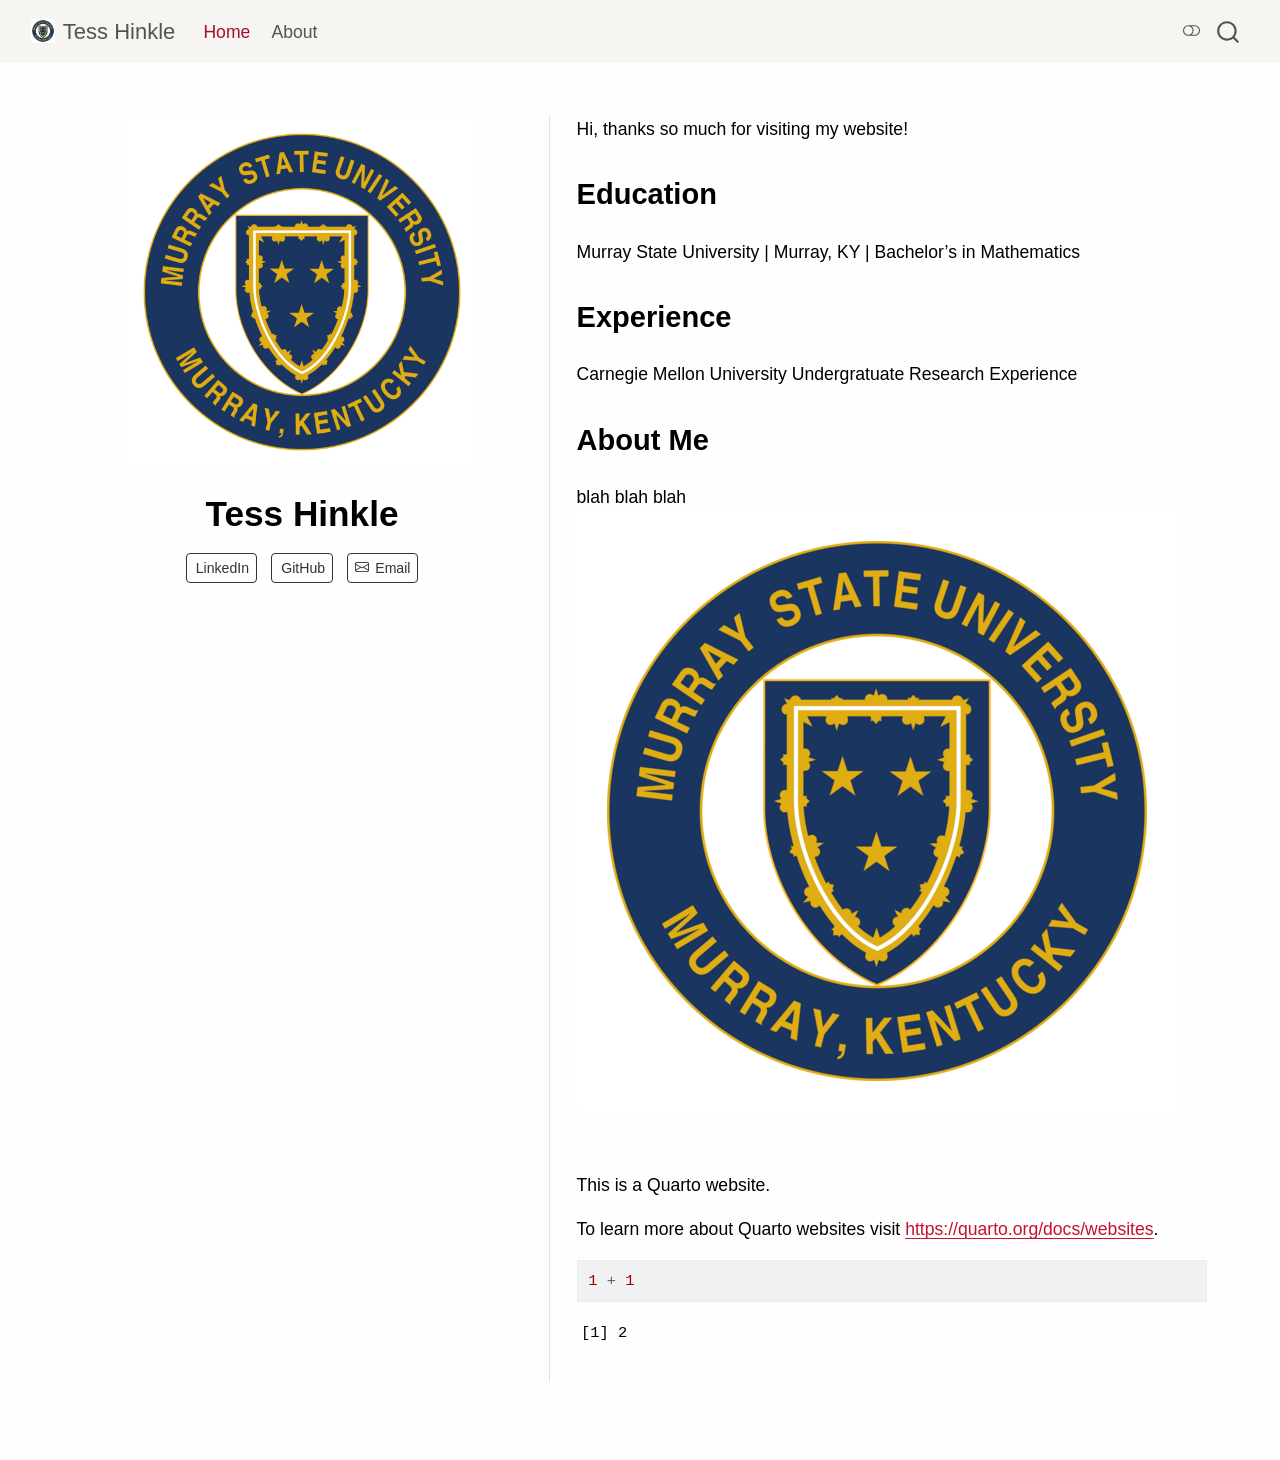
==== index.html @ d1955e65 "Built site for gh-pages" ====
<!DOCTYPE html>
<html xmlns="http://www.w3.org/1999/xhtml" lang="en" xml:lang="en"><head>

<meta charset="utf-8">
<meta name="generator" content="quarto-1.9.37">

<meta name="viewport" content="width=device-width, initial-scale=1.0, user-scalable=yes">


<title>Tess Hinkle</title>
<style>
/* Default styles provided by pandoc.
** See https://pandoc.org/MANUAL.html#variables-for-html for config info.
*/
code{white-space: pre-wrap;}
span.smallcaps{font-variant: small-caps;}
div.columns{display: flex; gap: min(4vw, 1.5em);}
div.column{flex: auto; overflow-x: auto;}
div.hanging-indent{margin-left: 1.5em; text-indent: -1.5em;}
ul.task-list{list-style: none;}
ul.task-list li input[type="checkbox"] {
  width: 0.8em;
  margin: 0 0.8em 0.2em -1em; /* quarto-specific, see https://github.com/quarto-dev/quarto-cli/issues/4556 */ 
  vertical-align: middle;
}
/* CSS for syntax highlighting */
html { -webkit-text-size-adjust: 100%; }
pre > code.sourceCode { white-space: pre; position: relative; }
pre > code.sourceCode > span { display: inline-block; line-height: 1.25; }
pre > code.sourceCode > span:empty { height: 1.2em; }
.sourceCode { overflow: visible; }
code.sourceCode > span { color: inherit; text-decoration: inherit; }
div.sourceCode { margin: 1em 0; }
pre.sourceCode { margin: 0; }
@media screen {
div.sourceCode { overflow: auto; }
}
@media print {
pre > code.sourceCode { white-space: pre-wrap; }
pre > code.sourceCode > span { text-indent: -5em; padding-left: 5em; }
}
pre.numberSource code
  { counter-reset: source-line 0; }
pre.numberSource code > span
  { position: relative; left: -4em; counter-increment: source-line; }
pre.numberSource code > span > a:first-child::before
  { content: counter(source-line);
    position: relative; left: -1em; text-align: right; vertical-align: baseline;
    border: none; display: inline-block;
    -webkit-touch-callout: none; -webkit-user-select: none;
    -khtml-user-select: none; -moz-user-select: none;
    -ms-user-select: none; user-select: none;
    padding: 0 4px; width: 4em;
  }
pre.numberSource { margin-left: 3em;  padding-left: 4px; }
div.sourceCode
  {   }
@media screen {
pre > code.sourceCode > span > a:first-child::before { text-decoration: underline; }
}
</style>


<script src="site_libs/quarto-nav/quarto-nav.js"></script>
<script src="site_libs/quarto-nav/headroom.min.js"></script>
<script src="site_libs/clipboard/clipboard.min.js"></script>
<script src="site_libs/quarto-search/autocomplete.umd.js"></script>
<script src="site_libs/quarto-search/fuse.min.js"></script>
<script src="site_libs/quarto-search/quarto-search.js"></script>
<meta name="quarto:offset" content="./">
<link href="./images/MSU_logo.png" rel="icon" type="image/png">
<script src="site_libs/quarto-html/quarto.js" type="module"></script>
<script src="site_libs/quarto-html/tabsets/tabsets.js" type="module"></script>
<script src="site_libs/quarto-html/popper.min.js"></script>
<script src="site_libs/quarto-html/tippy.umd.min.js"></script>
<link href="site_libs/quarto-html/tippy.css" rel="stylesheet">
<link href="site_libs/quarto-html/quarto-syntax-highlighting-7f8f88aac4f3542376d5c11b86a4c14d.css" rel="stylesheet" class="quarto-color-scheme" id="quarto-text-highlighting-styles">
<link href="site_libs/quarto-html/quarto-syntax-highlighting-dark-d0ae9245876894da5ac7e18953ecc5cc.css" rel="stylesheet" class="quarto-color-scheme quarto-color-alternate" id="quarto-text-highlighting-styles">
<link href="site_libs/quarto-html/quarto-syntax-highlighting-7f8f88aac4f3542376d5c11b86a4c14d.css" rel="stylesheet" class="quarto-color-scheme-extra" id="quarto-text-highlighting-styles">
<script src="site_libs/bootstrap/bootstrap.min.js"></script>
<link href="site_libs/bootstrap/bootstrap-icons.css" rel="stylesheet">
<link href="site_libs/bootstrap/bootstrap-cde10f0eeb9c01acbdfda487523cd4c5.min.css" rel="stylesheet" append-hash="true" class="quarto-color-scheme" id="quarto-bootstrap" data-mode="light">
<link href="site_libs/bootstrap/bootstrap-dark-b445c28308c204d7a2548b028a3c86cc.min.css" rel="stylesheet" append-hash="true" class="quarto-color-scheme quarto-color-alternate" id="quarto-bootstrap" data-mode="dark">
<link href="site_libs/bootstrap/bootstrap-cde10f0eeb9c01acbdfda487523cd4c5.min.css" rel="stylesheet" append-hash="true" class="quarto-color-scheme-extra" id="quarto-bootstrap" data-mode="light">
<script id="quarto-search-options" type="application/json">{
  "location": "navbar",
  "copy-button": false,
  "collapse-after": 3,
  "panel-placement": "end",
  "type": "overlay",
  "limit": 50,
  "keyboard-shortcut": [
    "f",
    "/",
    "s"
  ],
  "show-item-context": false,
  "language": {
    "search-no-results-text": "No results",
    "search-matching-documents-text": "matching documents",
    "search-copy-link-title": "Copy link to search",
    "search-hide-matches-text": "Hide additional matches",
    "search-more-match-text": "more match in this document",
    "search-more-matches-text": "more matches in this document",
    "search-clear-button-title": "Clear",
    "search-text-placeholder": "",
    "search-detached-cancel-button-title": "Cancel",
    "search-submit-button-title": "Submit",
    "search-label": "Search"
  }
}</script>


</head>

<body class="nav-fixed quarto-light"><script id="quarto-html-before-body" type="application/javascript">
    const toggleBodyColorMode = (bsSheetEl) => {
      const mode = bsSheetEl.getAttribute("data-mode");
      const bodyEl = window.document.querySelector("body");
      if (mode === "dark") {
        bodyEl.classList.add("quarto-dark");
        bodyEl.classList.remove("quarto-light");
      } else {
        bodyEl.classList.add("quarto-light");
        bodyEl.classList.remove("quarto-dark");
      }
    }
    const toggleBodyColorPrimary = () => {
      const bsSheetEl = window.document.querySelector("link#quarto-bootstrap:not([rel=disabled-stylesheet])");
      if (bsSheetEl) {
        toggleBodyColorMode(bsSheetEl);
      }
    }
    const setColorSchemeToggle = (alternate) => {
      const toggles = window.document.querySelectorAll('.quarto-color-scheme-toggle');
      for (let i=0; i < toggles.length; i++) {
        const toggle = toggles[i];
        if (toggle) {
          if (alternate) {
            toggle.classList.add("alternate");
          } else {
            toggle.classList.remove("alternate");
          }
        }
      }
    };
    const toggleColorMode = (alternate) => {
      // Switch the stylesheets
      const primaryStylesheets = window.document.querySelectorAll('link.quarto-color-scheme:not(.quarto-color-alternate)');
      const alternateStylesheets = window.document.querySelectorAll('link.quarto-color-scheme.quarto-color-alternate');
      manageTransitions('#quarto-margin-sidebar .nav-link', false);
      if (alternate) {
        // note: dark is layered on light, we don't disable primary!
        enableStylesheet(alternateStylesheets);
        for (const sheetNode of alternateStylesheets) {
          if (sheetNode.id === "quarto-bootstrap") {
            toggleBodyColorMode(sheetNode);
          }
        }
      } else {
        disableStylesheet(alternateStylesheets);
        enableStylesheet(primaryStylesheets)
        toggleBodyColorPrimary();
      }
      manageTransitions('#quarto-margin-sidebar .nav-link', true);
      // Switch the toggles
      setColorSchemeToggle(alternate)
      // Hack to workaround the fact that safari doesn't
      // properly recolor the scrollbar when toggling (#1455)
      if (navigator.userAgent.indexOf('Safari') > 0 && navigator.userAgent.indexOf('Chrome') == -1) {
        manageTransitions("body", false);
        window.scrollTo(0, 1);
        setTimeout(() => {
          window.scrollTo(0, 0);
          manageTransitions("body", true);
        }, 40);
      }
    }
    const disableStylesheet = (stylesheets) => {
      for (let i=0; i < stylesheets.length; i++) {
        const stylesheet = stylesheets[i];
        stylesheet.rel = 'disabled-stylesheet';
      }
    }
    const enableStylesheet = (stylesheets) => {
      for (let i=0; i < stylesheets.length; i++) {
        const stylesheet = stylesheets[i];
        if(stylesheet.rel !== 'stylesheet') { // for Chrome, which will still FOUC without this check
          stylesheet.rel = 'stylesheet';
        }
      }
    }
    const manageTransitions = (selector, allowTransitions) => {
      const els = window.document.querySelectorAll(selector);
      for (let i=0; i < els.length; i++) {
        const el = els[i];
        if (allowTransitions) {
          el.classList.remove('notransition');
        } else {
          el.classList.add('notransition');
        }
      }
    }
    const isFileUrl = () => {
      return window.location.protocol === 'file:';
    }
    const hasAlternateSentinel = () => {
      let styleSentinel = getColorSchemeSentinel();
      if (styleSentinel !== null) {
        return styleSentinel === "alternate";
      } else {
        return false;
      }
    }
    const setStyleSentinel = (alternate) => {
      const value = alternate ? "alternate" : "default";
      if (!isFileUrl()) {
        window.localStorage.setItem("quarto-color-scheme", value);
      } else {
        localAlternateSentinel = value;
      }
    }
    const getColorSchemeSentinel = () => {
      if (!isFileUrl()) {
        const storageValue = window.localStorage.getItem("quarto-color-scheme");
        return storageValue != null ? storageValue : localAlternateSentinel;
      } else {
        return localAlternateSentinel;
      }
    }
    const toggleGiscusIfUsed = (isAlternate, darkModeDefault) => {
      const baseTheme = document.querySelector('#giscus-base-theme')?.value ?? 'light';
      const alternateTheme = document.querySelector('#giscus-alt-theme')?.value ?? 'dark';
      let newTheme = '';
      if(authorPrefersDark) {
        newTheme = isAlternate ? baseTheme : alternateTheme;
      } else {
        newTheme = isAlternate ? alternateTheme : baseTheme;
      }
      const changeGiscusTheme = () => {
        // From: https://github.com/giscus/giscus/issues/336
        const sendMessage = (message) => {
          const iframe = document.querySelector('iframe.giscus-frame');
          if (!iframe) return;
          iframe.contentWindow.postMessage({ giscus: message }, 'https://giscus.app');
        }
        sendMessage({
          setConfig: {
            theme: newTheme
          }
        });
      }
      const isGiscussLoaded = window.document.querySelector('iframe.giscus-frame') !== null;
      if (isGiscussLoaded) {
        changeGiscusTheme();
      }
    };
    const authorPrefersDark = false;
    const darkModeDefault = authorPrefersDark;
      document.querySelector('link#quarto-text-highlighting-styles.quarto-color-scheme-extra').rel = 'disabled-stylesheet';
      document.querySelector('link#quarto-bootstrap.quarto-color-scheme-extra').rel = 'disabled-stylesheet';
    let localAlternateSentinel = darkModeDefault ? 'alternate' : 'default';
    // Dark / light mode switch
    window.quartoToggleColorScheme = () => {
      // Read the current dark / light value
      let toAlternate = !hasAlternateSentinel();
      toggleColorMode(toAlternate);
      setStyleSentinel(toAlternate);
      toggleGiscusIfUsed(toAlternate, darkModeDefault);
      window.dispatchEvent(new Event('resize'));
    };
    // Switch to dark mode if need be
    if (hasAlternateSentinel()) {
      toggleColorMode(true);
    } else {
      toggleColorMode(false);
    }
  </script>

<div id="quarto-search-results"></div>
  <header id="quarto-header" class="headroom fixed-top">
    <nav class="navbar navbar-expand-lg " data-bs-theme="dark">
      <div class="navbar-container container-fluid">
      <div class="navbar-brand-container mx-auto">
    <a href="./index.html" class="navbar-brand navbar-brand-logo">
    <img src="./images/MSU_logo.png" alt="" class="navbar-logo light-content">
    <img src="./images/MSU_logo.png" alt="" class="navbar-logo dark-content">
    </a>
    <a class="navbar-brand" href="./index.html">
    <span class="navbar-title">Tess Hinkle</span>
    </a>
  </div>
            <div id="quarto-search" class="" title="Search"></div>
          <button class="navbar-toggler" type="button" data-bs-toggle="collapse" data-bs-target="#navbarCollapse" aria-controls="navbarCollapse" role="menu" aria-expanded="false" aria-label="Toggle navigation" onclick="if (window.quartoToggleHeadroom) { window.quartoToggleHeadroom(); }">
  <span class="navbar-toggler-icon"></span>
</button>
          <div class="collapse navbar-collapse" id="navbarCollapse">
            <ul class="navbar-nav navbar-nav-scroll me-auto">
  <li class="nav-item">
    <a class="nav-link active" href="./index.html" aria-current="page"> 
<span class="menu-text">Home</span></a>
  </li>  
  <li class="nav-item">
    <a class="nav-link" href="./about.html"> 
<span class="menu-text">About</span></a>
  </li>  
</ul>
          </div> <!-- /navcollapse -->
            <div class="quarto-navbar-tools">
  <a href="" class="quarto-color-scheme-toggle quarto-navigation-tool  px-1" onclick="window.quartoToggleColorScheme(); return false;" title="Toggle dark mode"><i class="bi"></i></a>
</div>
      </div> <!-- /container-fluid -->
    </nav>
</header>
<!-- content -->
<div id="quarto-content" class="quarto-container page-columns page-rows-contents page-layout-full page-navbar">
<!-- sidebar -->
<!-- margin-sidebar -->
    
<!-- main -->
<div class="quarto-about-trestles column-page">
  <div class="about-entity">
    <img src="images/MSU_logo.png" class="about-image
  rounded " style="width: 20em;">
<header id="title-block-header" class="quarto-title-block default">
<div class="quarto-title">
<h1 class="title">Tess Hinkle</h1>
</div>
<div class="quarto-title-meta column-page">
  </div>
</header>
    <div class="about-links">
  <a href="https://www.linkedin.com" class="about-link" rel="" target="">
    <i class="bi bi-LinkedIn"></i>
     <span class="about-link-text">LinkedIn</span>
  </a>
  <a href="https://github.com/tesshinkle" class="about-link" rel="" target="">
    <i class="bi bi-GitHub"></i>
     <span class="about-link-text">GitHub</span>
  </a>
  <a href="mailto:isabellajudehinkle@gmail.com" class="about-link" rel="" target="">
    <i class="bi bi-envelope"></i>
     <span class="about-link-text">Email</span>
  </a>
</div>
  </div>
  <div class="about-contents"><main class="content column-page" id="quarto-document-content">

<div id="intro-heading">
<p>Hi, thanks so much for visiting my website!</p>
<section id="education" class="level2">
<h2 data-anchor-id="education">Education</h2>
<p>Murray State University | Murray, KY | Bachelor’s in Mathematics</p>
</section>
<section id="experience" class="level2">
<h2 data-anchor-id="experience">Experience</h2>
<p>Carnegie Mellon University Undergratuate Research Experience</p>
</section>
<section id="about-me" class="level2">
<h2 data-anchor-id="about-me">About Me</h2>
<p>blah blah blah <img src="images/MSU_logo.png" class="img-fluid"></p>
<p><br></p>
</section>
</div>
<p>This is a Quarto website.</p>
<p>To learn more about Quarto websites visit <a href="https://quarto.org/docs/websites" class="uri">https://quarto.org/docs/websites</a>.</p>
<div class="cell">
<div class="code-copy-outer-scaffold"><div class="sourceCode cell-code" id="cb1"><pre class="sourceCode r code-with-copy"><code class="sourceCode r"><span id="cb1-1"><a href="#cb1-1" aria-hidden="true" tabindex="-1"></a><span class="dv">1</span> <span class="sc">+</span> <span class="dv">1</span></span></code></pre></div><button title="Copy to Clipboard" class="code-copy-button"><i class="bi"></i></button></div>
<div class="cell-output cell-output-stdout">
<pre><code>[1] 2</code></pre>
</div>
</div>


</main></div>
</div>
 <!-- /main -->
<script id="quarto-html-after-body" type="application/javascript">
  window.document.addEventListener("DOMContentLoaded", function (event) {
    // Ensure there is a toggle, if there isn't float one in the top right
    if (window.document.querySelector('.quarto-color-scheme-toggle') === null) {
      const a = window.document.createElement('a');
      a.classList.add('top-right');
      a.classList.add('quarto-color-scheme-toggle');
      a.href = "";
      a.onclick = function() { try { window.quartoToggleColorScheme(); } catch {} return false; };
      const i = window.document.createElement("i");
      i.classList.add('bi');
      a.appendChild(i);
      window.document.body.appendChild(a);
    }
    setColorSchemeToggle(hasAlternateSentinel())
    const isCodeAnnotation = (el) => {
      for (const clz of el.classList) {
        if (clz.startsWith('code-annotation-')) {                     
          return true;
        }
      }
      return false;
    }
    const onCopySuccess = function(e) {
      // button target
      const button = e.trigger;
      // don't keep focus
      button.blur();
      // flash "checked"
      button.classList.add('code-copy-button-checked');
      var currentTitle = button.getAttribute("title");
      button.setAttribute("title", "Copied!");
      let tooltip;
      if (window.bootstrap) {
        button.setAttribute("data-bs-toggle", "tooltip");
        button.setAttribute("data-bs-placement", "left");
        button.setAttribute("data-bs-title", "Copied!");
        tooltip = new bootstrap.Tooltip(button, 
          { trigger: "manual", 
            customClass: "code-copy-button-tooltip",
            offset: [0, -8]});
        tooltip.show();    
      }
      setTimeout(function() {
        if (tooltip) {
          tooltip.hide();
          button.removeAttribute("data-bs-title");
          button.removeAttribute("data-bs-toggle");
          button.removeAttribute("data-bs-placement");
        }
        button.setAttribute("title", currentTitle);
        button.classList.remove('code-copy-button-checked');
      }, 1000);
      // clear code selection
      e.clearSelection();
    }
    const getTextToCopy = function(trigger) {
      const outerScaffold = trigger.parentElement.cloneNode(true);
      const codeEl = outerScaffold.querySelector('code');
      for (const childEl of codeEl.children) {
        if (isCodeAnnotation(childEl)) {
          childEl.remove();
        }
      }
      return codeEl.innerText;
    }
    const clipboard = new window.ClipboardJS('.code-copy-button:not([data-in-quarto-modal])', {
      text: getTextToCopy
    });
    clipboard.on('success', onCopySuccess);
    if (window.document.getElementById('quarto-embedded-source-code-modal')) {
      const clipboardModal = new window.ClipboardJS('.code-copy-button[data-in-quarto-modal]', {
        text: getTextToCopy,
        container: window.document.getElementById('quarto-embedded-source-code-modal')
      });
      clipboardModal.on('success', onCopySuccess);
    }
      var localhostRegex = new RegExp(/^(?:http|https):\/\/localhost\:?[0-9]*\//);
      var mailtoRegex = new RegExp(/^mailto:/);
        var filterRegex = new RegExp('/' + window.location.host + '/');
      var isInternal = (href) => {
          return filterRegex.test(href) || localhostRegex.test(href) || mailtoRegex.test(href);
      }
      // Inspect non-navigation links and adorn them if external
     var links = window.document.querySelectorAll('a[href]:not(.nav-link):not(.navbar-brand):not(.toc-action):not(.sidebar-link):not(.sidebar-item-toggle):not(.pagination-link):not(.no-external):not([aria-hidden]):not(.dropdown-item):not(.quarto-navigation-tool):not(.about-link)');
      for (var i=0; i<links.length; i++) {
        const link = links[i];
        if (!isInternal(link.href)) {
          // undo the damage that might have been done by quarto-nav.js in the case of
          // links that we want to consider external
          if (link.dataset.originalHref !== undefined) {
            link.href = link.dataset.originalHref;
          }
        }
      }
    function tippyHover(el, contentFn, onTriggerFn, onUntriggerFn) {
      const config = {
        allowHTML: true,
        maxWidth: 500,
        delay: 100,
        arrow: false,
        appendTo: function(el) {
            return el.parentElement;
        },
        interactive: true,
        interactiveBorder: 10,
        theme: 'quarto',
        placement: 'bottom-start',
      };
      if (contentFn) {
        config.content = contentFn;
      }
      if (onTriggerFn) {
        config.onTrigger = onTriggerFn;
      }
      if (onUntriggerFn) {
        config.onUntrigger = onUntriggerFn;
      }
      window.tippy(el, config); 
    }
    const noterefs = window.document.querySelectorAll('a[role="doc-noteref"]');
    for (var i=0; i<noterefs.length; i++) {
      const ref = noterefs[i];
      tippyHover(ref, function() {
        // use id or data attribute instead here
        let href = ref.getAttribute('data-footnote-href') || ref.getAttribute('href');
        try { href = new URL(href).hash; } catch {}
        const id = href.replace(/^#\/?/, "");
        const note = window.document.getElementById(id);
        if (note) {
          return note.innerHTML;
        } else {
          return "";
        }
      });
    }
    const xrefs = window.document.querySelectorAll('a.quarto-xref');
    const processXRef = (id, note) => {
      // Strip column container classes
      const stripColumnClz = (el) => {
        el.classList.remove("page-full", "page-columns");
        if (el.children) {
          for (const child of el.children) {
            stripColumnClz(child);
          }
        }
      }
      stripColumnClz(note)
      if (id === null || id.startsWith('sec-')) {
        // Special case sections, only their first couple elements
        const container = document.createElement("div");
        if (note.children && note.children.length > 2) {
          container.appendChild(note.children[0].cloneNode(true));
          for (let i = 1; i < note.children.length; i++) {
            const child = note.children[i];
            if (child.tagName === "P" && child.innerText === "") {
              continue;
            } else {
              container.appendChild(child.cloneNode(true));
              break;
            }
          }
          if (window.Quarto?.typesetMath) {
            window.Quarto.typesetMath(container);
          }
          return container.innerHTML
        } else {
          if (window.Quarto?.typesetMath) {
            window.Quarto.typesetMath(note);
          }
          return note.innerHTML;
        }
      } else {
        // Remove any anchor links if they are present
        const anchorLink = note.querySelector('a.anchorjs-link');
        if (anchorLink) {
          anchorLink.remove();
        }
        if (window.Quarto?.typesetMath) {
          window.Quarto.typesetMath(note);
        }
        if (note.classList.contains("callout")) {
          return note.outerHTML;
        } else {
          return note.innerHTML;
        }
      }
    }
    for (var i=0; i<xrefs.length; i++) {
      const xref = xrefs[i];
      tippyHover(xref, undefined, function(instance) {
        instance.disable();
        let url = xref.getAttribute('href');
        let hash = undefined; 
        if (url.startsWith('#')) {
          hash = url;
        } else {
          try { hash = new URL(url).hash; } catch {}
        }
        if (hash) {
          const id = hash.replace(/^#\/?/, "");
          const note = window.document.getElementById(id);
          if (note !== null) {
            try {
              const html = processXRef(id, note.cloneNode(true));
              instance.setContent(html);
            } finally {
              instance.enable();
              instance.show();
            }
          } else {
            // See if we can fetch this
            fetch(url.split('#')[0])
            .then(res => res.text())
            .then(html => {
              const parser = new DOMParser();
              const htmlDoc = parser.parseFromString(html, "text/html");
              const note = htmlDoc.getElementById(id);
              if (note !== null) {
                const html = processXRef(id, note);
                instance.setContent(html);
              } 
            }).finally(() => {
              instance.enable();
              instance.show();
            });
          }
        } else {
          // See if we can fetch a full url (with no hash to target)
          // This is a special case and we should probably do some content thinning / targeting
          fetch(url)
          .then(res => res.text())
          .then(html => {
            const parser = new DOMParser();
            const htmlDoc = parser.parseFromString(html, "text/html");
            const note = htmlDoc.querySelector('main.content');
            if (note !== null) {
              // This should only happen for chapter cross references
              // (since there is no id in the URL)
              // remove the first header
              if (note.children.length > 0 && note.children[0].tagName === "HEADER") {
                note.children[0].remove();
              }
              const html = processXRef(null, note);
              instance.setContent(html);
            } 
          }).finally(() => {
            instance.enable();
            instance.show();
          });
        }
      }, function(instance) {
      });
    }
        let selectedAnnoteEl;
        const selectorForAnnotation = ( cell, annotation) => {
          let cellAttr = 'data-code-cell="' + cell + '"';
          let lineAttr = 'data-code-annotation="' +  annotation + '"';
          const selector = 'span[' + cellAttr + '][' + lineAttr + ']';
          return selector;
        }
        const selectCodeLines = (annoteEl) => {
          const doc = window.document;
          const targetCell = annoteEl.getAttribute("data-target-cell");
          const targetAnnotation = annoteEl.getAttribute("data-target-annotation");
          const annoteSpan = window.document.querySelector(selectorForAnnotation(targetCell, targetAnnotation));
          const lines = annoteSpan.getAttribute("data-code-lines").split(",");
          const lineIds = lines.map((line) => {
            return targetCell + "-" + line;
          })
          let top = null;
          let height = null;
          let parent = null;
          if (lineIds.length > 0) {
              //compute the position of the single el (top and bottom and make a div)
              const el = window.document.getElementById(lineIds[0]);
              top = el.offsetTop;
              height = el.offsetHeight;
              parent = el.parentElement.parentElement;
            if (lineIds.length > 1) {
              const lastEl = window.document.getElementById(lineIds[lineIds.length - 1]);
              const bottom = lastEl.offsetTop + lastEl.offsetHeight;
              height = bottom - top;
            }
            if (top !== null && height !== null && parent !== null) {
              // cook up a div (if necessary) and position it 
              let div = window.document.getElementById("code-annotation-line-highlight");
              if (div === null) {
                div = window.document.createElement("div");
                div.setAttribute("id", "code-annotation-line-highlight");
                div.style.position = 'absolute';
                parent.appendChild(div);
              }
              div.style.top = top - 2 + "px";
              div.style.height = height + 4 + "px";
              div.style.left = 0;
              let gutterDiv = window.document.getElementById("code-annotation-line-highlight-gutter");
              if (gutterDiv === null) {
                gutterDiv = window.document.createElement("div");
                gutterDiv.setAttribute("id", "code-annotation-line-highlight-gutter");
                gutterDiv.style.position = 'absolute';
                const codeCell = window.document.getElementById(targetCell);
                const gutter = codeCell.querySelector('.code-annotation-gutter');
                gutter.appendChild(gutterDiv);
              }
              gutterDiv.style.top = top - 2 + "px";
              gutterDiv.style.height = height + 4 + "px";
            }
            selectedAnnoteEl = annoteEl;
          }
        };
        const unselectCodeLines = () => {
          const elementsIds = ["code-annotation-line-highlight", "code-annotation-line-highlight-gutter"];
          elementsIds.forEach((elId) => {
            const div = window.document.getElementById(elId);
            if (div) {
              div.remove();
            }
          });
          selectedAnnoteEl = undefined;
        };
          // Handle positioning of the toggle
      window.addEventListener(
        "resize",
        throttle(() => {
          elRect = undefined;
          if (selectedAnnoteEl) {
            selectCodeLines(selectedAnnoteEl);
          }
        }, 10)
      );
      function throttle(fn, ms) {
      let throttle = false;
      let timer;
        return (...args) => {
          if(!throttle) { // first call gets through
              fn.apply(this, args);
              throttle = true;
          } else { // all the others get throttled
              if(timer) clearTimeout(timer); // cancel #2
              timer = setTimeout(() => {
                fn.apply(this, args);
                timer = throttle = false;
              }, ms);
          }
        };
      }
        // Attach click handler to the DT
        const annoteDls = window.document.querySelectorAll('dt[data-target-cell]');
        for (const annoteDlNode of annoteDls) {
          annoteDlNode.addEventListener('click', (event) => {
            const clickedEl = event.target;
            if (clickedEl !== selectedAnnoteEl) {
              unselectCodeLines();
              const activeEl = window.document.querySelector('dt[data-target-cell].code-annotation-active');
              if (activeEl) {
                activeEl.classList.remove('code-annotation-active');
              }
              selectCodeLines(clickedEl);
              clickedEl.classList.add('code-annotation-active');
            } else {
              // Unselect the line
              unselectCodeLines();
              clickedEl.classList.remove('code-annotation-active');
            }
          });
        }
    const findCites = (el) => {
      const parentEl = el.parentElement;
      if (parentEl) {
        const cites = parentEl.dataset.cites;
        if (cites) {
          return {
            el,
            cites: cites.split(' ')
          };
        } else {
          return findCites(el.parentElement)
        }
      } else {
        return undefined;
      }
    };
    var bibliorefs = window.document.querySelectorAll('a[role="doc-biblioref"]');
    for (var i=0; i<bibliorefs.length; i++) {
      const ref = bibliorefs[i];
      const citeInfo = findCites(ref);
      if (citeInfo) {
        tippyHover(citeInfo.el, function() {
          var popup = window.document.createElement('div');
          citeInfo.cites.forEach(function(cite) {
            var citeDiv = window.document.createElement('div');
            citeDiv.classList.add('hanging-indent');
            citeDiv.classList.add('csl-entry');
            var biblioDiv = window.document.getElementById('ref-' + cite);
            if (biblioDiv) {
              citeDiv.innerHTML = biblioDiv.innerHTML;
            }
            popup.appendChild(citeDiv);
          });
          return popup.innerHTML;
        });
      }
    }
  });
  </script>
</div> <!-- /content -->




</body></html>
---- site_libs/quarto-html/tippy.css ----
.tippy-box[data-animation=fade][data-state=hidden]{opacity:0}[data-tippy-root]{max-width:calc(100vw - 10px)}.tippy-box{position:relative;background-color:#333;color:#fff;border-radius:4px;font-size:14px;line-height:1.4;white-space:normal;outline:0;transition-property:transform,visibility,opacity}.tippy-box[data-placement^=top]>.tippy-arrow{bottom:0}.tippy-box[data-placement^=top]>.tippy-arrow:before{bottom:-7px;left:0;border-width:8px 8px 0;border-top-color:initial;transform-origin:center top}.tippy-box[data-placement^=bottom]>.tippy-arrow{top:0}.tippy-box[data-placement^=bottom]>.tippy-arrow:before{top:-7px;left:0;border-width:0 8px 8px;border-bottom-color:initial;transform-origin:center bottom}.tippy-box[data-placement^=left]>.tippy-arrow{right:0}.tippy-box[data-placement^=left]>.tippy-arrow:before{border-width:8px 0 8px 8px;border-left-color:initial;right:-7px;transform-origin:center left}.tippy-box[data-placement^=right]>.tippy-arrow{left:0}.tippy-box[data-placement^=right]>.tippy-arrow:before{left:-7px;border-width:8px 8px 8px 0;border-right-color:initial;transform-origin:center right}.tippy-box[data-inertia][data-state=visible]{transition-timing-function:cubic-bezier(.54,1.5,.38,1.11)}.tippy-arrow{width:16px;height:16px;color:#333}.tippy-arrow:before{content:"";position:absolute;border-color:transparent;border-style:solid}.tippy-content{position:relative;padding:5px 9px;z-index:1}
---- site_libs/quarto-html/quarto-syntax-highlighting-7f8f88aac4f3542376d5c11b86a4c14d.css ----
/* quarto syntax highlight colors */
:root {
  --quarto-hl-ot-color: #003B4F;
  --quarto-hl-at-color: #657422;
  --quarto-hl-ss-color: #20794D;
  --quarto-hl-an-color: #5E5E5E;
  --quarto-hl-fu-color: #4758AB;
  --quarto-hl-st-color: #20794D;
  --quarto-hl-cf-color: #003B4F;
  --quarto-hl-op-color: #5E5E5E;
  --quarto-hl-er-color: #AD0000;
  --quarto-hl-bn-color: #AD0000;
  --quarto-hl-al-color: #AD0000;
  --quarto-hl-va-color: #111111;
  --quarto-hl-bu-color: inherit;
  --quarto-hl-ex-color: inherit;
  --quarto-hl-pp-color: #AD0000;
  --quarto-hl-in-color: #5E5E5E;
  --quarto-hl-vs-color: #20794D;
  --quarto-hl-wa-color: #5E5E5E;
  --quarto-hl-do-color: #5E5E5E;
  --quarto-hl-im-color: #00769E;
  --quarto-hl-ch-color: #20794D;
  --quarto-hl-dt-color: #AD0000;
  --quarto-hl-fl-color: #AD0000;
  --quarto-hl-co-color: #5E5E5E;
  --quarto-hl-cv-color: #5E5E5E;
  --quarto-hl-cn-color: #8f5902;
  --quarto-hl-sc-color: #5E5E5E;
  --quarto-hl-dv-color: #AD0000;
  --quarto-hl-kw-color: #003B4F;
}

/* other quarto variables */
:root {
  --quarto-font-monospace: SFMono-Regular, Menlo, Monaco, Consolas, "Liberation Mono", "Courier New", monospace;
}

/* syntax highlight based on Pandoc's rules */
pre > code.sourceCode > span {
  color: #003B4F;
}

code.sourceCode > span {
  color: #003B4F;
}

div.sourceCode,
div.sourceCode pre.sourceCode {
  color: #003B4F;
}

/* Normal */
code span {
  color: #003B4F;
}

/* Alert */
code span.al {
  color: #AD0000;
  font-style: inherit;
}

/* Annotation */
code span.an {
  color: #5E5E5E;
  font-style: inherit;
}

/* Attribute */
code span.at {
  color: #657422;
  font-style: inherit;
}

/* BaseN */
code span.bn {
  color: #AD0000;
  font-style: inherit;
}

/* BuiltIn */
code span.bu {
  font-style: inherit;
}

/* ControlFlow */
code span.cf {
  color: #003B4F;
  font-weight: bold;
  font-style: inherit;
}

/* Char */
code span.ch {
  color: #20794D;
  font-style: inherit;
}

/* Constant */
code span.cn {
  color: #8f5902;
  font-style: inherit;
}

/* Comment */
code span.co {
  color: #5E5E5E;
  font-style: inherit;
}

/* CommentVar */
code span.cv {
  color: #5E5E5E;
  font-style: italic;
}

/* Documentation */
code span.do {
  color: #5E5E5E;
  font-style: italic;
}

/* DataType */
code span.dt {
  color: #AD0000;
  font-style: inherit;
}

/* DecVal */
code span.dv {
  color: #AD0000;
  font-style: inherit;
}

/* Error */
code span.er {
  color: #AD0000;
  font-style: inherit;
}

/* Extension */
code span.ex {
  font-style: inherit;
}

/* Float */
code span.fl {
  color: #AD0000;
  font-style: inherit;
}

/* Function */
code span.fu {
  color: #4758AB;
  font-style: inherit;
}

/* Import */
code span.im {
  color: #00769E;
  font-style: inherit;
}

/* Information */
code span.in {
  color: #5E5E5E;
  font-style: inherit;
}

/* Keyword */
code span.kw {
  color: #003B4F;
  font-weight: bold;
  font-style: inherit;
}

/* Operator */
code span.op {
  color: #5E5E5E;
  font-style: inherit;
}

/* Other */
code span.ot {
  color: #003B4F;
  font-style: inherit;
}

/* Preprocessor */
code span.pp {
  color: #AD0000;
  font-style: inherit;
}

/* SpecialChar */
code span.sc {
  color: #5E5E5E;
  font-style: inherit;
}

/* SpecialString */
code span.ss {
  color: #20794D;
  font-style: inherit;
}

/* String */
code span.st {
  color: #20794D;
  font-style: inherit;
}

/* Variable */
code span.va {
  color: #111111;
  font-style: inherit;
}

/* VerbatimString */
code span.vs {
  color: #20794D;
  font-style: inherit;
}

/* Warning */
code span.wa {
  color: #5E5E5E;
  font-style: italic;
}

.prevent-inlining {
  content: "</";
}

/*# sourceMappingURL=789ad8cd35626ba772517505b42a116e.css.map */
---- site_libs/quarto-html/quarto-syntax-highlighting-dark-d0ae9245876894da5ac7e18953ecc5cc.css ----
/* quarto syntax highlight colors */
:root {
  --quarto-hl-al-color: #f07178;
  --quarto-hl-an-color: #d4d0ab;
  --quarto-hl-at-color: #00e0e0;
  --quarto-hl-bn-color: #d4d0ab;
  --quarto-hl-bu-color: #abe338;
  --quarto-hl-ch-color: #abe338;
  --quarto-hl-co-color: #f8f8f2;
  --quarto-hl-cv-color: #ffd700;
  --quarto-hl-cn-color: #ffd700;
  --quarto-hl-cf-color: #ffa07a;
  --quarto-hl-dt-color: #ffa07a;
  --quarto-hl-dv-color: #d4d0ab;
  --quarto-hl-do-color: #f8f8f2;
  --quarto-hl-er-color: #f07178;
  --quarto-hl-ex-color: #00e0e0;
  --quarto-hl-fl-color: #d4d0ab;
  --quarto-hl-fu-color: #ffa07a;
  --quarto-hl-im-color: #abe338;
  --quarto-hl-in-color: #d4d0ab;
  --quarto-hl-kw-color: #ffa07a;
  --quarto-hl-op-color: #ffa07a;
  --quarto-hl-ot-color: #00e0e0;
  --quarto-hl-pp-color: #dcc6e0;
  --quarto-hl-re-color: #00e0e0;
  --quarto-hl-sc-color: #abe338;
  --quarto-hl-ss-color: #abe338;
  --quarto-hl-st-color: #abe338;
  --quarto-hl-va-color: #00e0e0;
  --quarto-hl-vs-color: #abe338;
  --quarto-hl-wa-color: #dcc6e0;
}

/* other quarto variables */
:root {
  --quarto-font-monospace: SFMono-Regular, Menlo, Monaco, Consolas, "Liberation Mono", "Courier New", monospace;
}

/* syntax highlight based on Pandoc's rules */
pre > code.sourceCode > span {
  color: #f8f8f2;
}

code.sourceCode > span {
  color: #f8f8f2;
}

div.sourceCode,
div.sourceCode pre.sourceCode {
  color: #f8f8f2;
}

/* Normal */
code span {
  color: #f8f8f2;
}

/* Alert */
code span.al {
  color: #f07178;
}

/* Annotation */
code span.an {
  color: #d4d0ab;
}

/* Attribute */
code span.at {
  color: #00e0e0;
}

/* BaseN */
code span.bn {
  color: #d4d0ab;
}

/* BuiltIn */
code span.bu {
  color: #abe338;
}

/* ControlFlow */
code span.cf {
  font-weight: bold;
  color: #ffa07a;
}

/* Char */
code span.ch {
  color: #abe338;
}

/* Constant */
code span.cn {
  color: #ffd700;
}

/* Comment */
code span.co {
  font-style: italic;
  color: #f8f8f2;
}

/* CommentVar */
code span.cv {
  color: #ffd700;
}

/* Documentation */
code span.do {
  color: #f8f8f2;
}

/* DataType */
code span.dt {
  color: #ffa07a;
}

/* DecVal */
code span.dv {
  color: #d4d0ab;
}

/* Error */
code span.er {
  color: #f07178;
  text-decoration: underline;
}

/* Extension */
code span.ex {
  font-weight: bold;
  color: #00e0e0;
}

/* Float */
code span.fl {
  color: #d4d0ab;
}

/* Function */
code span.fu {
  color: #ffa07a;
}

/* Import */
code span.im {
  color: #abe338;
}

/* Information */
code span.in {
  color: #d4d0ab;
}

/* Keyword */
code span.kw {
  font-weight: bold;
  color: #ffa07a;
}

/* Operator */
code span.op {
  color: #ffa07a;
}

/* Other */
code span.ot {
  color: #00e0e0;
}

/* Preprocessor */
code span.pp {
  color: #dcc6e0;
}

/* RegionMarker */
code span.re {
  background-color: #f8f8f2;
  color: #00e0e0;
}

/* SpecialChar */
code span.sc {
  color: #abe338;
}

/* SpecialString */
code span.ss {
  color: #abe338;
}

/* String */
code span.st {
  color: #abe338;
}

/* Variable */
code span.va {
  color: #00e0e0;
}

/* VerbatimString */
code span.vs {
  color: #abe338;
}

/* Warning */
code span.wa {
  color: #dcc6e0;
}

.prevent-inlining {
  content: "</";
}

/*# sourceMappingURL=e2dac9153eaf3c552d5043f9565d03d7.css.map */
---- site_libs/quarto-html/quarto-syntax-highlighting-7f8f88aac4f3542376d5c11b86a4c14d.css ----
/* quarto syntax highlight colors */
:root {
  --quarto-hl-ot-color: #003B4F;
  --quarto-hl-at-color: #657422;
  --quarto-hl-ss-color: #20794D;
  --quarto-hl-an-color: #5E5E5E;
  --quarto-hl-fu-color: #4758AB;
  --quarto-hl-st-color: #20794D;
  --quarto-hl-cf-color: #003B4F;
  --quarto-hl-op-color: #5E5E5E;
  --quarto-hl-er-color: #AD0000;
  --quarto-hl-bn-color: #AD0000;
  --quarto-hl-al-color: #AD0000;
  --quarto-hl-va-color: #111111;
  --quarto-hl-bu-color: inherit;
  --quarto-hl-ex-color: inherit;
  --quarto-hl-pp-color: #AD0000;
  --quarto-hl-in-color: #5E5E5E;
  --quarto-hl-vs-color: #20794D;
  --quarto-hl-wa-color: #5E5E5E;
  --quarto-hl-do-color: #5E5E5E;
  --quarto-hl-im-color: #00769E;
  --quarto-hl-ch-color: #20794D;
  --quarto-hl-dt-color: #AD0000;
  --quarto-hl-fl-color: #AD0000;
  --quarto-hl-co-color: #5E5E5E;
  --quarto-hl-cv-color: #5E5E5E;
  --quarto-hl-cn-color: #8f5902;
  --quarto-hl-sc-color: #5E5E5E;
  --quarto-hl-dv-color: #AD0000;
  --quarto-hl-kw-color: #003B4F;
}

/* other quarto variables */
:root {
  --quarto-font-monospace: SFMono-Regular, Menlo, Monaco, Consolas, "Liberation Mono", "Courier New", monospace;
}

/* syntax highlight based on Pandoc's rules */
pre > code.sourceCode > span {
  color: #003B4F;
}

code.sourceCode > span {
  color: #003B4F;
}

div.sourceCode,
div.sourceCode pre.sourceCode {
  color: #003B4F;
}

/* Normal */
code span {
  color: #003B4F;
}

/* Alert */
code span.al {
  color: #AD0000;
  font-style: inherit;
}

/* Annotation */
code span.an {
  color: #5E5E5E;
  font-style: inherit;
}

/* Attribute */
code span.at {
  color: #657422;
  font-style: inherit;
}

/* BaseN */
code span.bn {
  color: #AD0000;
  font-style: inherit;
}

/* BuiltIn */
code span.bu {
  font-style: inherit;
}

/* ControlFlow */
code span.cf {
  color: #003B4F;
  font-weight: bold;
  font-style: inherit;
}

/* Char */
code span.ch {
  color: #20794D;
  font-style: inherit;
}

/* Constant */
code span.cn {
  color: #8f5902;
  font-style: inherit;
}

/* Comment */
code span.co {
  color: #5E5E5E;
  font-style: inherit;
}

/* CommentVar */
code span.cv {
  color: #5E5E5E;
  font-style: italic;
}

/* Documentation */
code span.do {
  color: #5E5E5E;
  font-style: italic;
}

/* DataType */
code span.dt {
  color: #AD0000;
  font-style: inherit;
}

/* DecVal */
code span.dv {
  color: #AD0000;
  font-style: inherit;
}

/* Error */
code span.er {
  color: #AD0000;
  font-style: inherit;
}

/* Extension */
code span.ex {
  font-style: inherit;
}

/* Float */
code span.fl {
  color: #AD0000;
  font-style: inherit;
}

/* Function */
code span.fu {
  color: #4758AB;
  font-style: inherit;
}

/* Import */
code span.im {
  color: #00769E;
  font-style: inherit;
}

/* Information */
code span.in {
  color: #5E5E5E;
  font-style: inherit;
}

/* Keyword */
code span.kw {
  color: #003B4F;
  font-weight: bold;
  font-style: inherit;
}

/* Operator */
code span.op {
  color: #5E5E5E;
  font-style: inherit;
}

/* Other */
code span.ot {
  color: #003B4F;
  font-style: inherit;
}

/* Preprocessor */
code span.pp {
  color: #AD0000;
  font-style: inherit;
}

/* SpecialChar */
code span.sc {
  color: #5E5E5E;
  font-style: inherit;
}

/* SpecialString */
code span.ss {
  color: #20794D;
  font-style: inherit;
}

/* String */
code span.st {
  color: #20794D;
  font-style: inherit;
}

/* Variable */
code span.va {
  color: #111111;
  font-style: inherit;
}

/* VerbatimString */
code span.vs {
  color: #20794D;
  font-style: inherit;
}

/* Warning */
code span.wa {
  color: #5E5E5E;
  font-style: italic;
}

.prevent-inlining {
  content: "</";
}

/*# sourceMappingURL=789ad8cd35626ba772517505b42a116e.css.map */
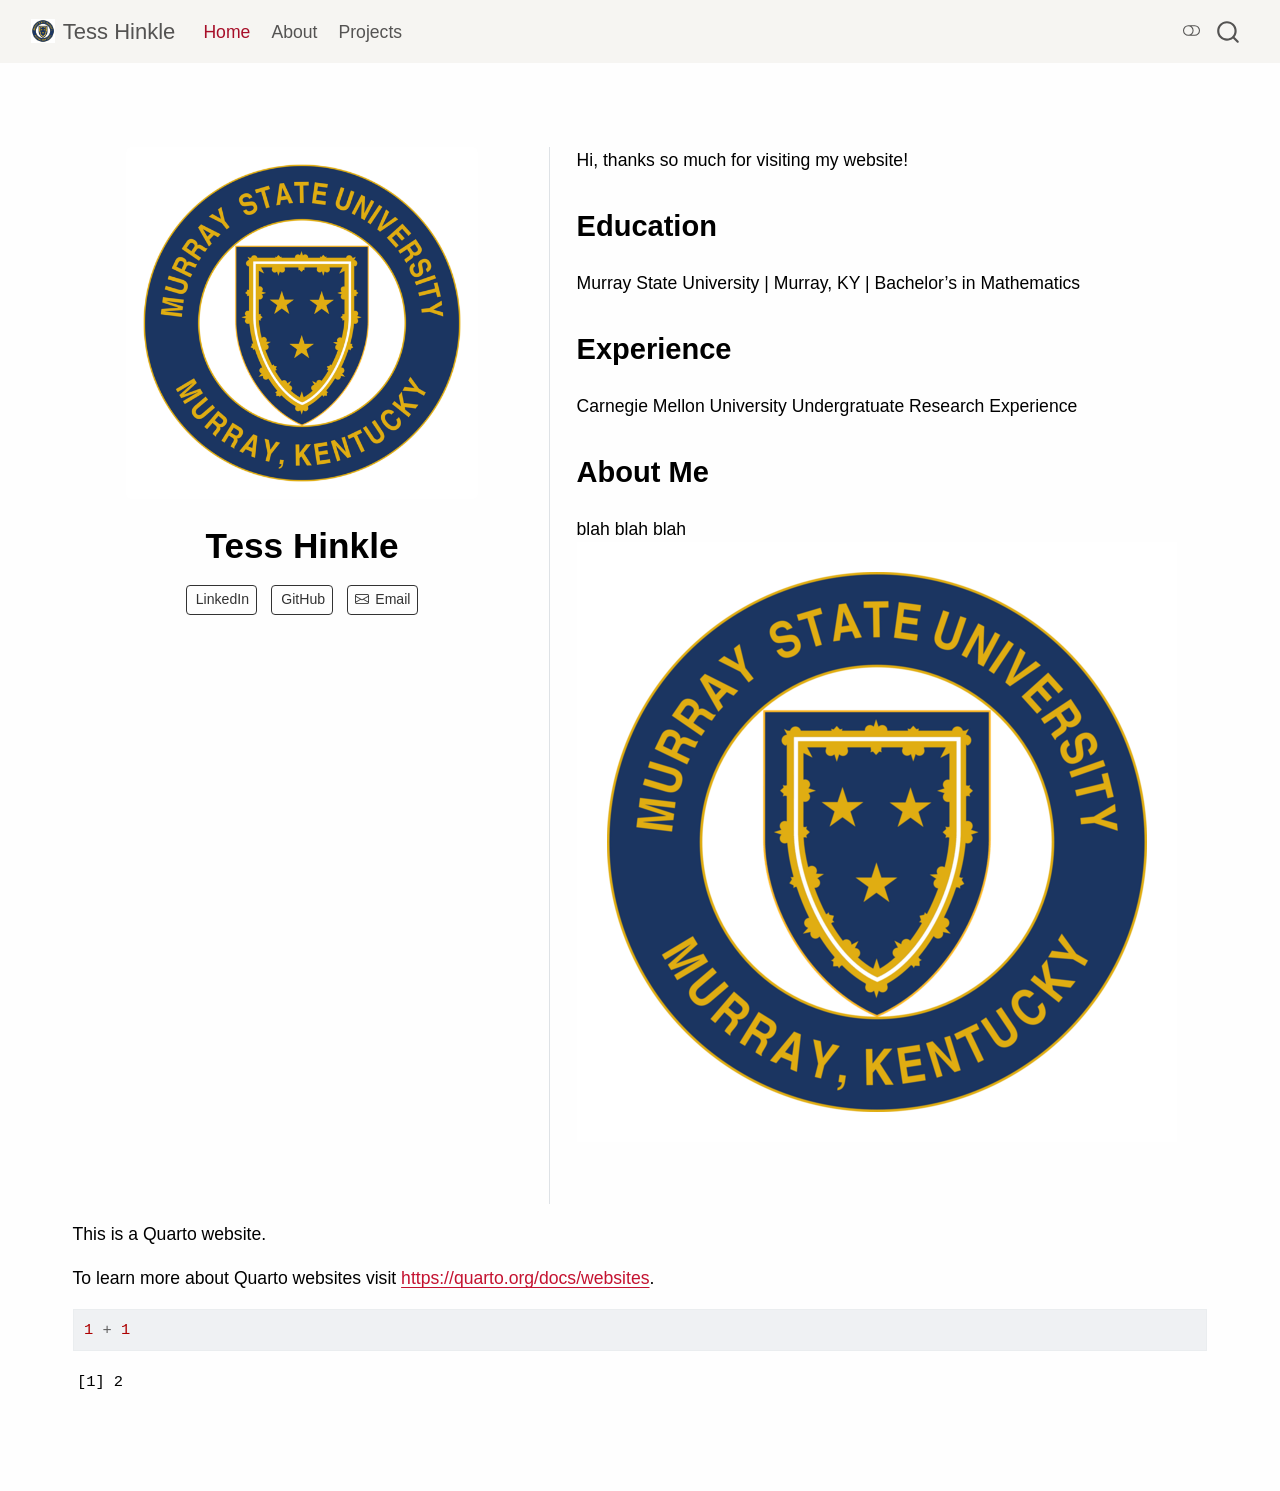
==== commit e3b36a4b: "Built site for gh-pages" ====
--- a/index.html
+++ b/index.html
@@ -304,6 +304,10 @@
     <a class="nav-link" href="./about.html"> 
 <span class="menu-text">About</span></a>
   </li>  
+  <li class="nav-item">
+    <a class="nav-link" href="./projects.html"> 
+<span class="menu-text">Projects</span></a>
+  </li>  
 </ul>
           </div> <!-- /navcollapse -->
             <div class="quarto-navbar-tools">
@@ -318,6 +322,12 @@
 <!-- margin-sidebar -->
     
 <!-- main -->
+<main class="content column-page" id="quarto-document-content">
+
+
+
+
+
 <div class="quarto-about-trestles column-page">
   <div class="about-entity">
     <img src="images/MSU_logo.png" class="about-image
@@ -344,9 +354,7 @@
   </a>
 </div>
   </div>
-  <div class="about-contents"><main class="content column-page" id="quarto-document-content">
-
-<div id="intro-heading">
+  <div class="about-contents"><div id="intro-heading">
 <p>Hi, thanks so much for visiting my website!</p>
 <section id="education" class="level2">
 <h2 data-anchor-id="education">Education</h2>
@@ -361,7 +369,9 @@
 <p>blah blah blah <img src="images/MSU_logo.png" class="img-fluid"></p>
 <p><br></p>
 </section>
+</div></div>
 </div>
+
 <p>This is a Quarto website.</p>
 <p>To learn more about Quarto websites visit <a href="https://quarto.org/docs/websites" class="uri">https://quarto.org/docs/websites</a>.</p>
 <div class="cell">
@@ -372,9 +382,9 @@
 </div>
 
 
-</main></div>
-</div>
- <!-- /main -->
+
+
+</main> <!-- /main -->
 <script id="quarto-html-after-body" type="application/javascript">
   window.document.addEventListener("DOMContentLoaded", function (event) {
     // Ensure there is a toggle, if there isn't float one in the top right
@@ -454,7 +464,7 @@
     }
       var localhostRegex = new RegExp(/^(?:http|https):\/\/localhost\:?[0-9]*\//);
       var mailtoRegex = new RegExp(/^mailto:/);
-        var filterRegex = new RegExp('/' + window.location.host + '/');
+        var filterRegex = new RegExp("https:\/\/tesshinkle\.github\.io\/");
       var isInternal = (href) => {
           return filterRegex.test(href) || localhostRegex.test(href) || mailtoRegex.test(href);
       }
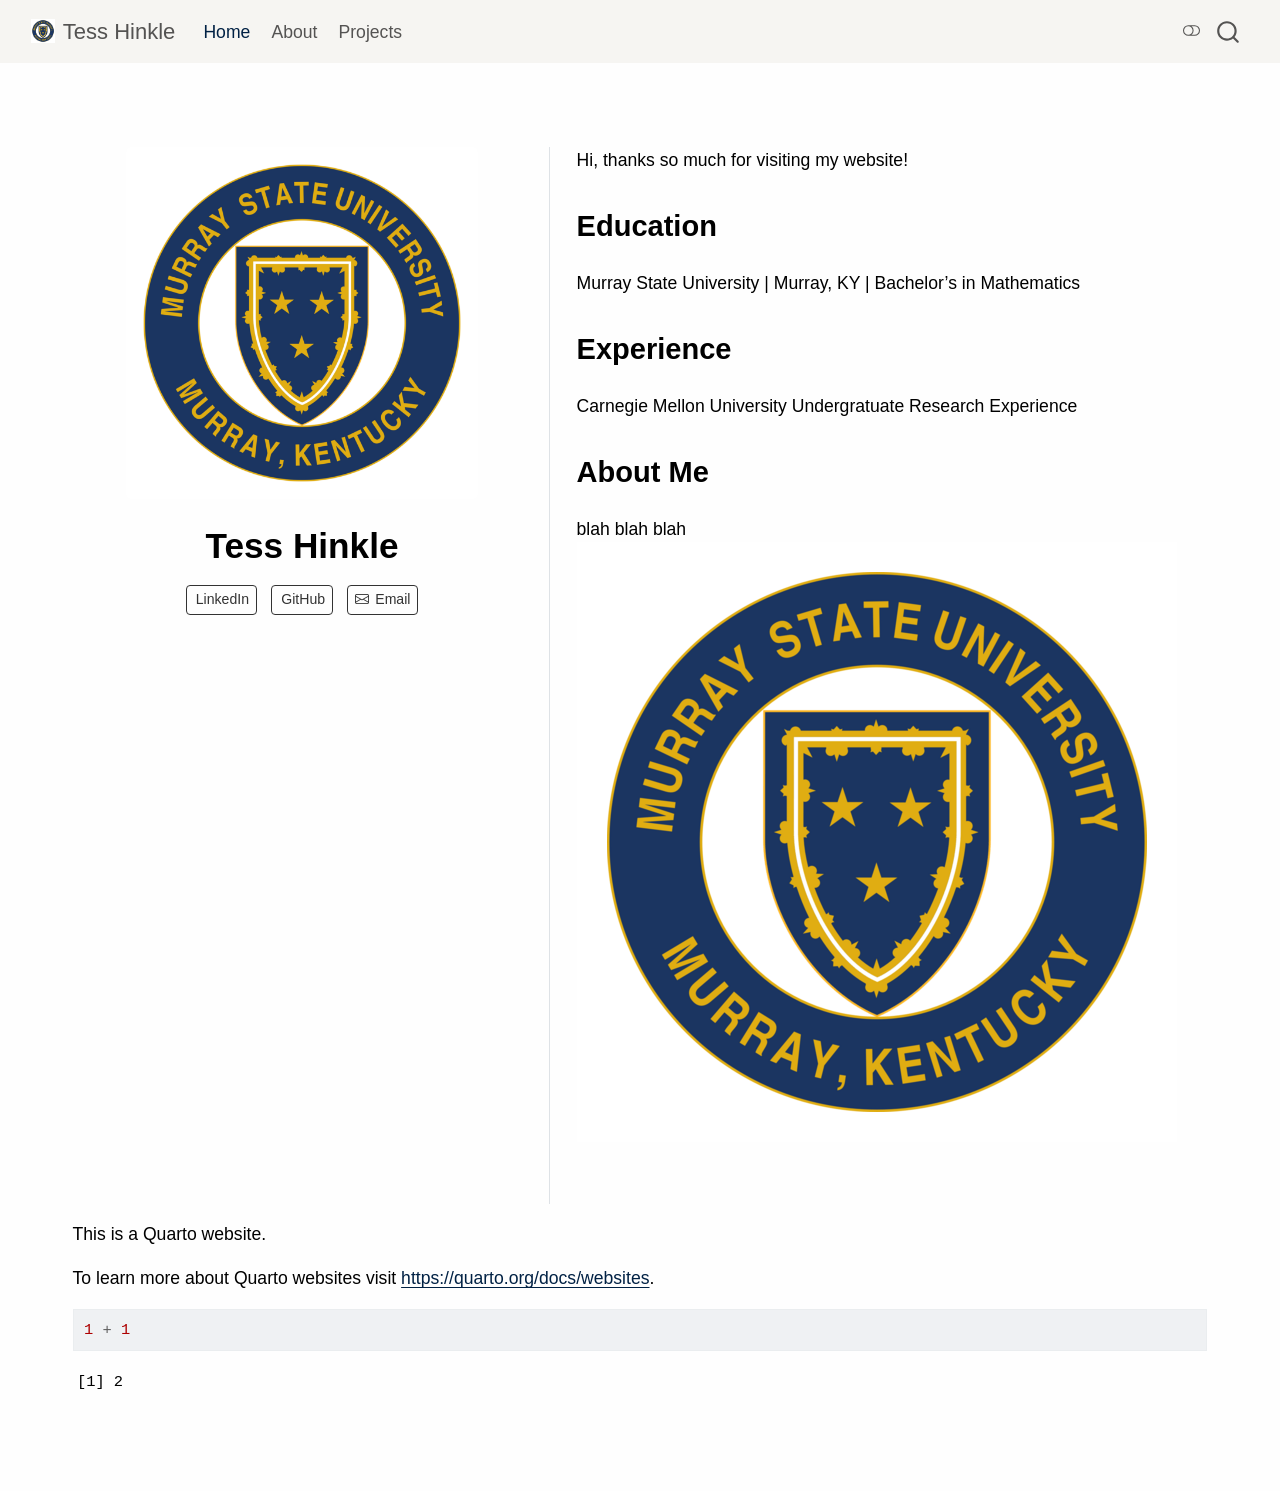
==== commit ab1962e1: "Built site for gh-pages" ====
--- a/index.html
+++ b/index.html
@@ -79,9 +79,9 @@
 <link href="site_libs/quarto-html/quarto-syntax-highlighting-7f8f88aac4f3542376d5c11b86a4c14d.css" rel="stylesheet" class="quarto-color-scheme-extra" id="quarto-text-highlighting-styles">
 <script src="site_libs/bootstrap/bootstrap.min.js"></script>
 <link href="site_libs/bootstrap/bootstrap-icons.css" rel="stylesheet">
-<link href="site_libs/bootstrap/bootstrap-cde10f0eeb9c01acbdfda487523cd4c5.min.css" rel="stylesheet" append-hash="true" class="quarto-color-scheme" id="quarto-bootstrap" data-mode="light">
+<link href="site_libs/bootstrap/bootstrap-8cdba0baa76d1a47a044a97c038303b0.min.css" rel="stylesheet" append-hash="true" class="quarto-color-scheme" id="quarto-bootstrap" data-mode="light">
 <link href="site_libs/bootstrap/bootstrap-dark-b445c28308c204d7a2548b028a3c86cc.min.css" rel="stylesheet" append-hash="true" class="quarto-color-scheme quarto-color-alternate" id="quarto-bootstrap" data-mode="dark">
-<link href="site_libs/bootstrap/bootstrap-cde10f0eeb9c01acbdfda487523cd4c5.min.css" rel="stylesheet" append-hash="true" class="quarto-color-scheme-extra" id="quarto-bootstrap" data-mode="light">
+<link href="site_libs/bootstrap/bootstrap-8cdba0baa76d1a47a044a97c038303b0.min.css" rel="stylesheet" append-hash="true" class="quarto-color-scheme-extra" id="quarto-bootstrap" data-mode="light">
 <script id="quarto-search-options" type="application/json">{
   "location": "navbar",
   "copy-button": false,
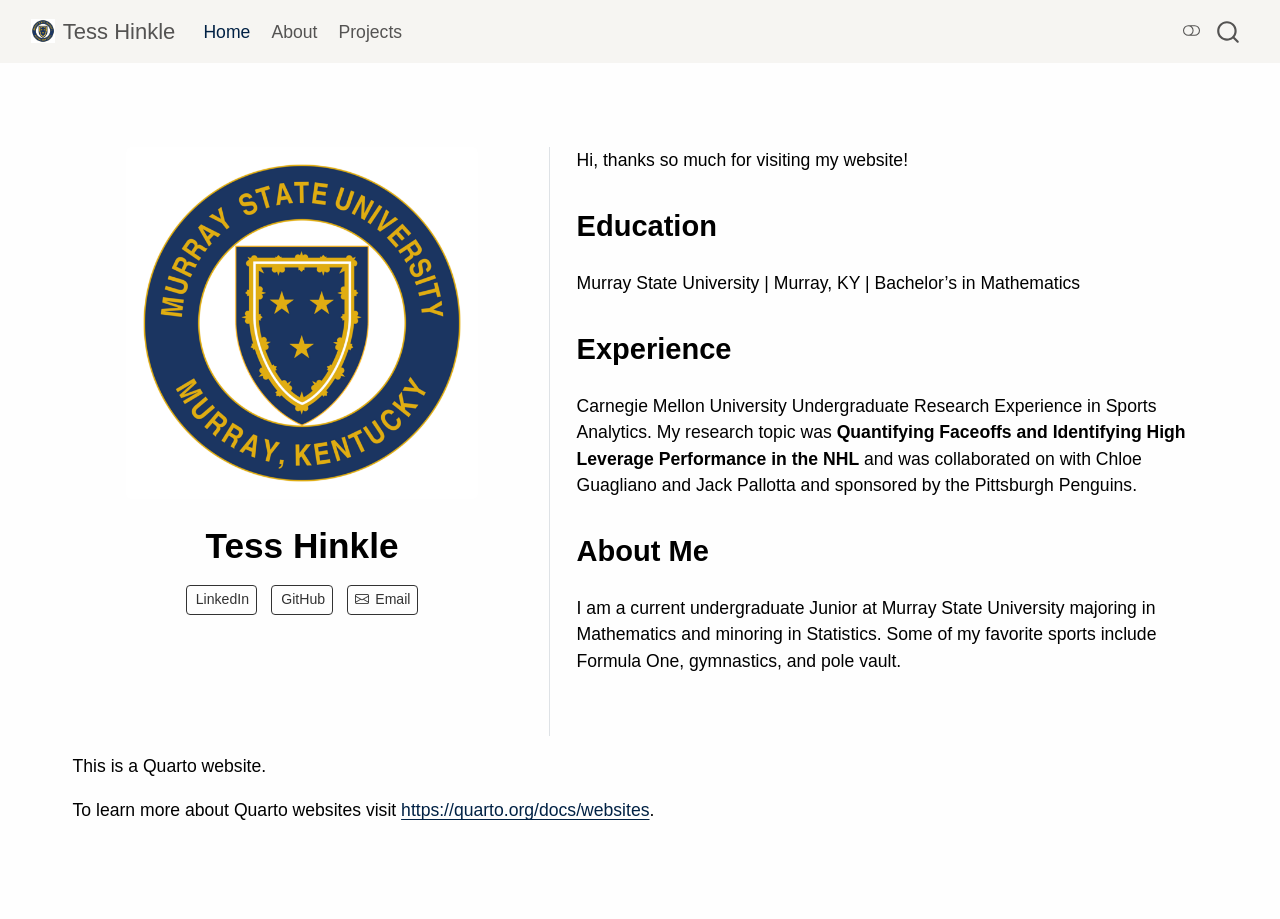
==== commit d694c0bf: "Built site for gh-pages" ====
--- a/index.html
+++ b/index.html
@@ -22,41 +22,6 @@
   width: 0.8em;
   margin: 0 0.8em 0.2em -1em; /* quarto-specific, see https://github.com/quarto-dev/quarto-cli/issues/4556 */ 
   vertical-align: middle;
-}
-/* CSS for syntax highlighting */
-html { -webkit-text-size-adjust: 100%; }
-pre > code.sourceCode { white-space: pre; position: relative; }
-pre > code.sourceCode > span { display: inline-block; line-height: 1.25; }
-pre > code.sourceCode > span:empty { height: 1.2em; }
-.sourceCode { overflow: visible; }
-code.sourceCode > span { color: inherit; text-decoration: inherit; }
-div.sourceCode { margin: 1em 0; }
-pre.sourceCode { margin: 0; }
-@media screen {
-div.sourceCode { overflow: auto; }
-}
-@media print {
-pre > code.sourceCode { white-space: pre-wrap; }
-pre > code.sourceCode > span { text-indent: -5em; padding-left: 5em; }
-}
-pre.numberSource code
-  { counter-reset: source-line 0; }
-pre.numberSource code > span
-  { position: relative; left: -4em; counter-increment: source-line; }
-pre.numberSource code > span > a:first-child::before
-  { content: counter(source-line);
-    position: relative; left: -1em; text-align: right; vertical-align: baseline;
-    border: none; display: inline-block;
-    -webkit-touch-callout: none; -webkit-user-select: none;
-    -khtml-user-select: none; -moz-user-select: none;
-    -ms-user-select: none; user-select: none;
-    padding: 0 4px; width: 4em;
-  }
-pre.numberSource { margin-left: 3em;  padding-left: 4px; }
-div.sourceCode
-  {   }
-@media screen {
-pre > code.sourceCode > span > a:first-child::before { text-decoration: underline; }
 }
 </style>
 
@@ -362,11 +327,11 @@
 </section>
 <section id="experience" class="level2">
 <h2 data-anchor-id="experience">Experience</h2>
-<p>Carnegie Mellon University Undergratuate Research Experience</p>
+<p>Carnegie Mellon University Undergraduate Research Experience in Sports Analytics. My research topic was <strong>Quantifying Faceoffs and Identifying High Leverage Performance in the NHL</strong> and was collaborated on with Chloe Guagliano and Jack Pallotta and sponsored by the Pittsburgh Penguins.</p>
 </section>
 <section id="about-me" class="level2">
 <h2 data-anchor-id="about-me">About Me</h2>
-<p>blah blah blah <img src="images/MSU_logo.png" class="img-fluid"></p>
+<p>I am a current undergraduate Junior at Murray State University majoring in Mathematics and minoring in Statistics. Some of my favorite sports include Formula One, gymnastics, and pole vault.</p>
 <p><br></p>
 </section>
 </div></div>
@@ -374,12 +339,6 @@
 
 <p>This is a Quarto website.</p>
 <p>To learn more about Quarto websites visit <a href="https://quarto.org/docs/websites" class="uri">https://quarto.org/docs/websites</a>.</p>
-<div class="cell">
-<div class="code-copy-outer-scaffold"><div class="sourceCode cell-code" id="cb1"><pre class="sourceCode r code-with-copy"><code class="sourceCode r"><span id="cb1-1"><a href="#cb1-1" aria-hidden="true" tabindex="-1"></a><span class="dv">1</span> <span class="sc">+</span> <span class="dv">1</span></span></code></pre></div><button title="Copy to Clipboard" class="code-copy-button"><i class="bi"></i></button></div>
-<div class="cell-output cell-output-stdout">
-<pre><code>[1] 2</code></pre>
-</div>
-</div>
 
 
 
